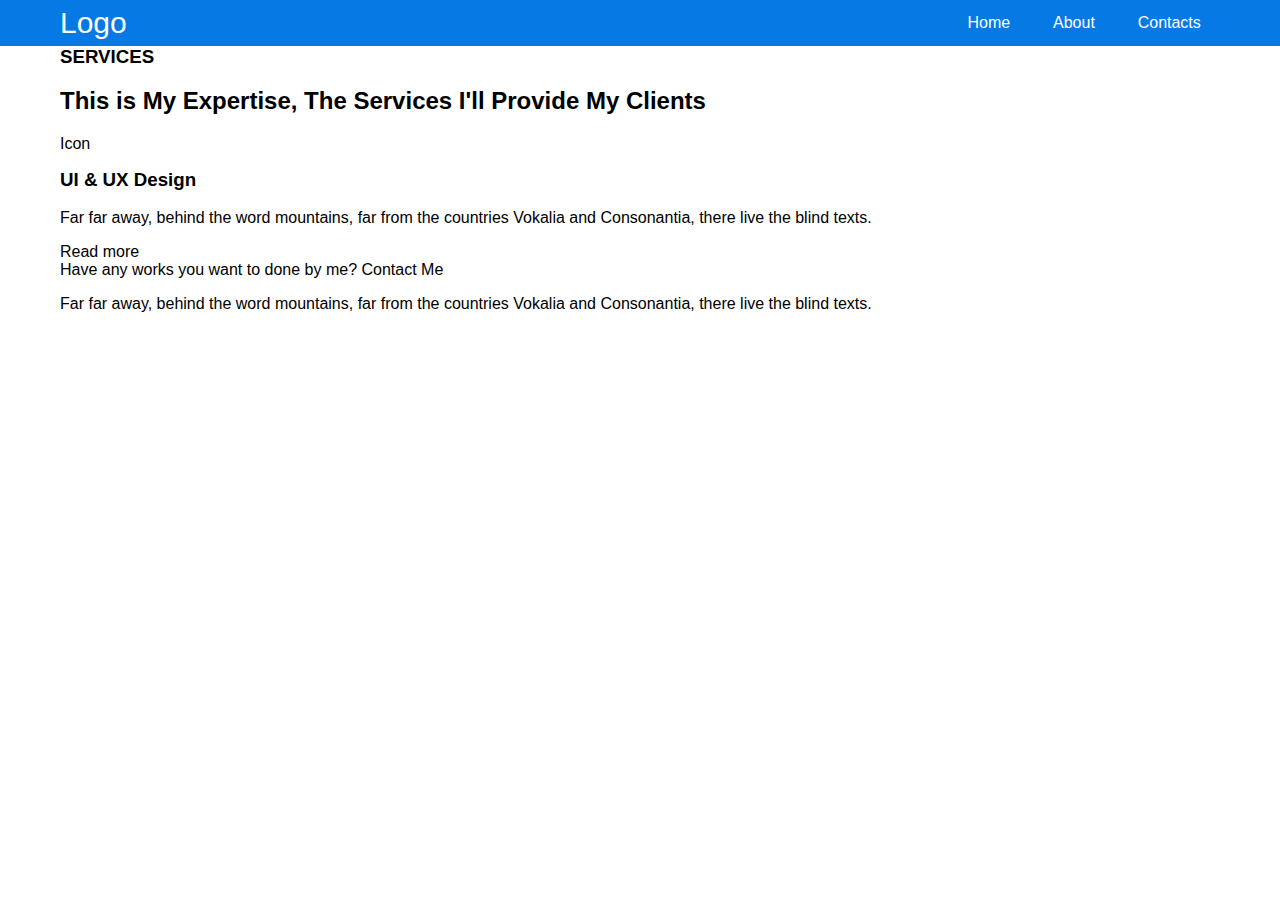
==== pr1/index.html @ 2881163e "services html" ====
<!DOCTYPE html>
<html lang="en">
  <head>
    <meta charset="UTF-8" />
    <meta http-equiv="X-UA-Compatible" content="IE=edge" />
    <meta name="viewport" content="width=device-width, initial-scale=1.0" />
    <link rel="stylesheet" href="reset.css" />
    <link rel="stylesheet" href="style.css" />
    <title>Document</title>
  </head>
  <body>
    <header class="header">
      <div class="container header-flex">
        <a href="" class="logo">Logo</a>
        <nav class="main-nav">
          <a href="#" class="nav-link">Home</a>
          <a href="#" class="nav-link">About</a>
          <a href="#" class="nav-link">Contacts</a>
        </nav>
      </div>
    </header>

    <section class="services-section">
      <div class="container">
        <h3 class="section-subtilte">SERVICES</h3>
        <h2 class="section-title">
          This is My Expertise, The Services I'll Provide My Clients
        </h2>
        <div class="services-cards">
          <div class="card">
            <p>Icon</p>
            <h3 class="card-title">UI & UX Design</h3>
            <p>
              Far far away, behind the word mountains, far from the countries
              Vokalia and Consonantia, there live the blind texts.
            </p>
            <a href="#" class="card-link">Read more</a>
          </div>
          <div class="card"></div>
          <div class="card"></div>
        </div>
        <p class="services-footer1">
          Have any works you want to done by me? <a href="#">Contact Me</a>
        </p>
        <p class="services-footer2">
          Far far away, behind the word mountains, far from the countries
          Vokalia and Consonantia, there live the blind texts.
        </p>
      </div>
    </section>
  </body>
</html>
---- pr1/style.css ----
header {
  background-color: rgb(7, 121, 228);
  color: white;
  /* padding: 1em 0; */
}

.header-flex {
  display: flex;
  justify-content: space-between;
  align-items: center;
}

.nav-link {
  /* border: 1px solid #000; */
  padding: 0.6em 1.2em;
  display: inline-block;
}

.logo {
  font-size: 30px;
  display: inline-block;
  padding: 0.2em 0;
}

.nav-link:hover {
  background-color: hsl(209, 94%, 76%);
}
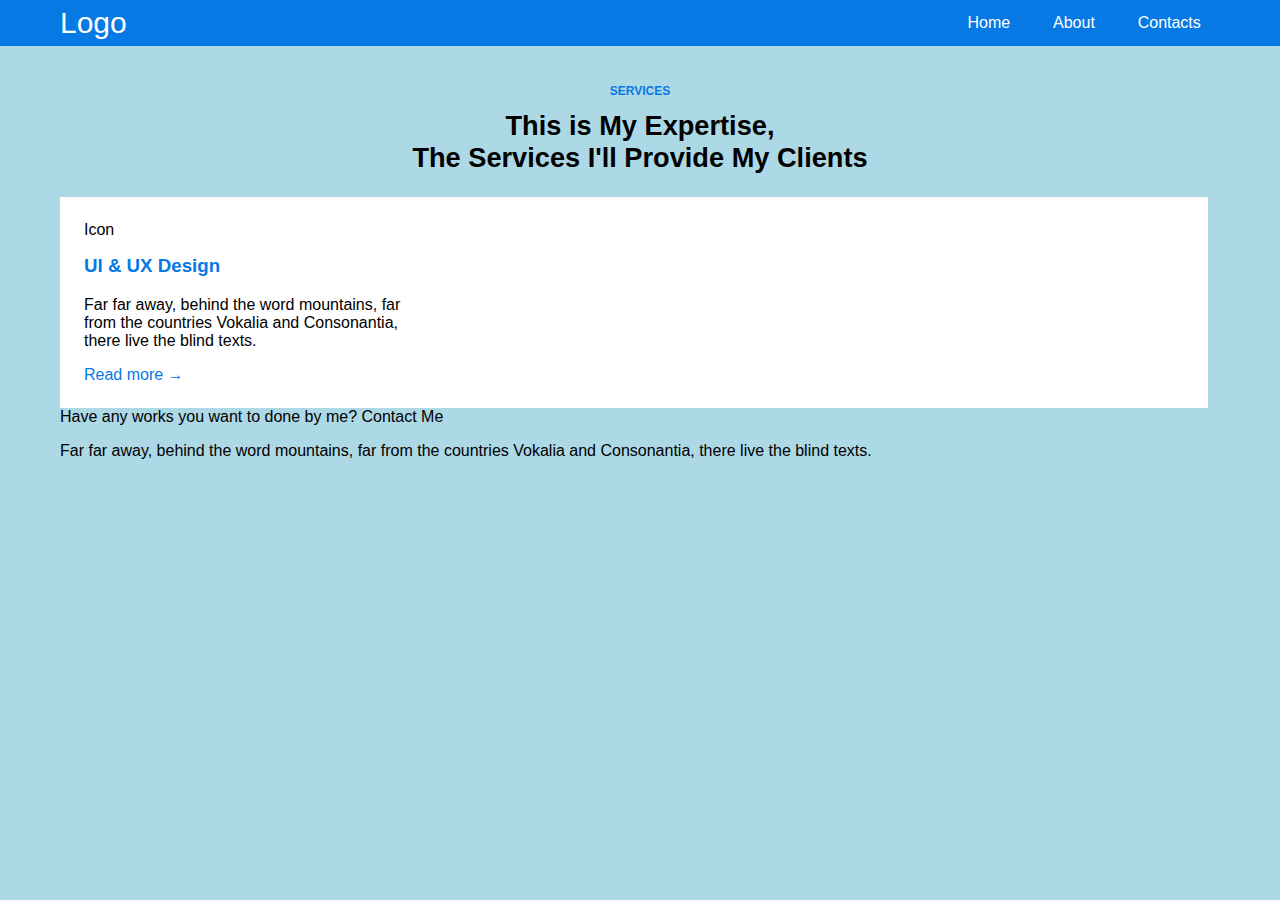
==== commit cc68f6e7: "one card style" ====
--- a/pr1/index.html
+++ b/pr1/index.html
@@ -20,11 +20,11 @@
       </div>
     </header>
 
-    <section class="services-section">
+    <section class="services-section section">
       <div class="container">
         <h3 class="section-subtilte">SERVICES</h3>
         <h2 class="section-title">
-          This is My Expertise, The Services I'll Provide My Clients
+          This is My Expertise, <br />The Services I'll Provide My Clients
         </h2>
         <div class="services-cards">
           <div class="card">
@@ -34,7 +34,7 @@
               Far far away, behind the word mountains, far from the countries
               Vokalia and Consonantia, there live the blind texts.
             </p>
-            <a href="#" class="card-link">Read more</a>
+            <a href="#" class="card-link">Read more &#8594;</a>
           </div>
           <div class="card"></div>
           <div class="card"></div>
--- a/pr1/style.css
+++ b/pr1/style.css
@@ -1,3 +1,25 @@
+/* COMMON CSS */
+body {
+  background-color: lightblue;
+}
+
+.section-subtilte {
+  color: #0779e4;
+  text-align: center;
+  font-size: 12px;
+}
+
+.section-title {
+  font-size: 1.7rem;
+  text-align: center;
+}
+
+.section {
+  padding-top: 3%;
+  padding-bottom: 4%;
+}
+
+/* HEADER SECTION */
 header {
   background-color: rgb(7, 121, 228);
   color: white;
@@ -25,3 +47,19 @@
 .nav-link:hover {
   background-color: hsl(209, 94%, 76%);
 }
+
+/* services section */
+.services-cards {
+  display: flex;
+}
+
+.services-cards .card {
+  background-color: #fff;
+  flex-basis: 33%;
+  padding: 1.5em;
+}
+
+.card-title,
+.card-link {
+  color: #0779e4;
+}
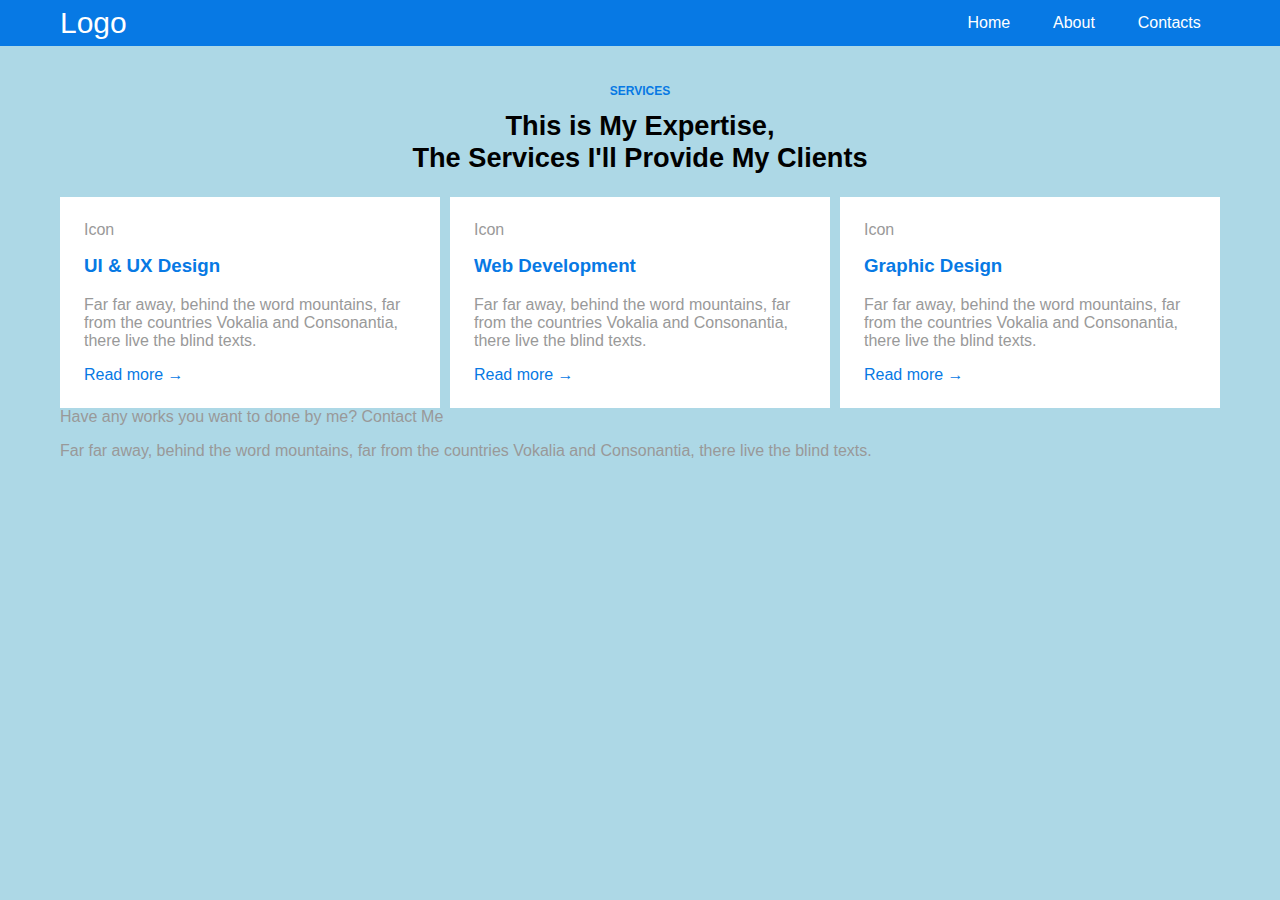
==== commit 2ed87ced: "cards ok" ====
--- a/pr1/index.html
+++ b/pr1/index.html
@@ -27,6 +27,7 @@
           This is My Expertise, <br />The Services I'll Provide My Clients
         </h2>
         <div class="services-cards">
+          <!-- one card -->
           <div class="card">
             <p>Icon</p>
             <h3 class="card-title">UI & UX Design</h3>
@@ -36,8 +37,29 @@
             </p>
             <a href="#" class="card-link">Read more &#8594;</a>
           </div>
-          <div class="card"></div>
-          <div class="card"></div>
+          <!-- one card -->
+          <!-- one card -->
+          <div class="card">
+            <p>Icon</p>
+            <h3 class="card-title">Web Development</h3>
+            <p>
+              Far far away, behind the word mountains, far from the countries
+              Vokalia and Consonantia, there live the blind texts.
+            </p>
+            <a href="#" class="card-link">Read more &#8594;</a>
+          </div>
+          <!-- one card -->
+          <!-- one card -->
+          <div class="card">
+            <p>Icon</p>
+            <h3 class="card-title">Graphic Design</h3>
+            <p>
+              Far far away, behind the word mountains, far from the countries
+              Vokalia and Consonantia, there live the blind texts.
+            </p>
+            <a href="#" class="card-link">Read more &#8594;</a>
+          </div>
+          <!-- one card -->
         </div>
         <p class="services-footer1">
           Have any works you want to done by me? <a href="#">Contact Me</a>
--- a/pr1/style.css
+++ b/pr1/style.css
@@ -19,6 +19,9 @@
   padding-bottom: 4%;
 }
 
+p {
+  color: #999;
+}
 /* HEADER SECTION */
 header {
   background-color: rgb(7, 121, 228);
@@ -51,6 +54,7 @@
 /* services section */
 .services-cards {
   display: flex;
+  gap: 10px;
 }
 
 .services-cards .card {
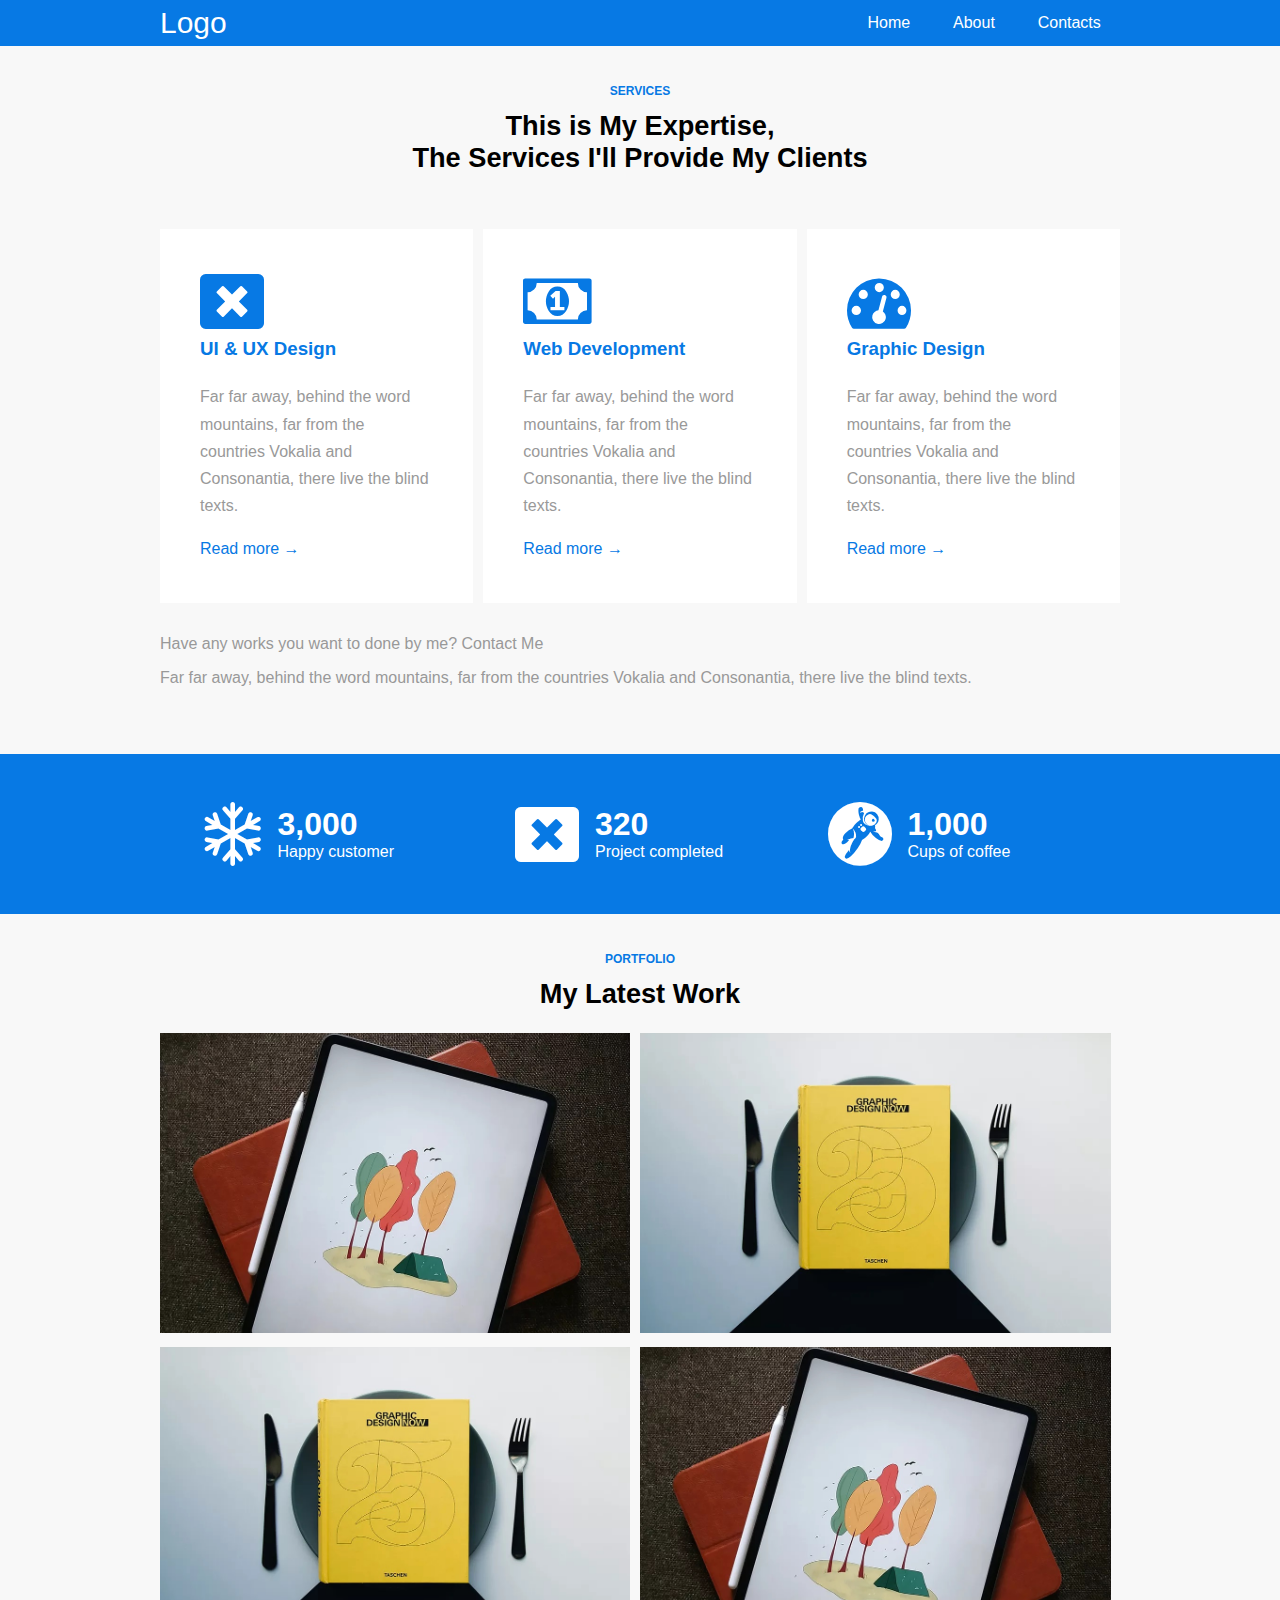
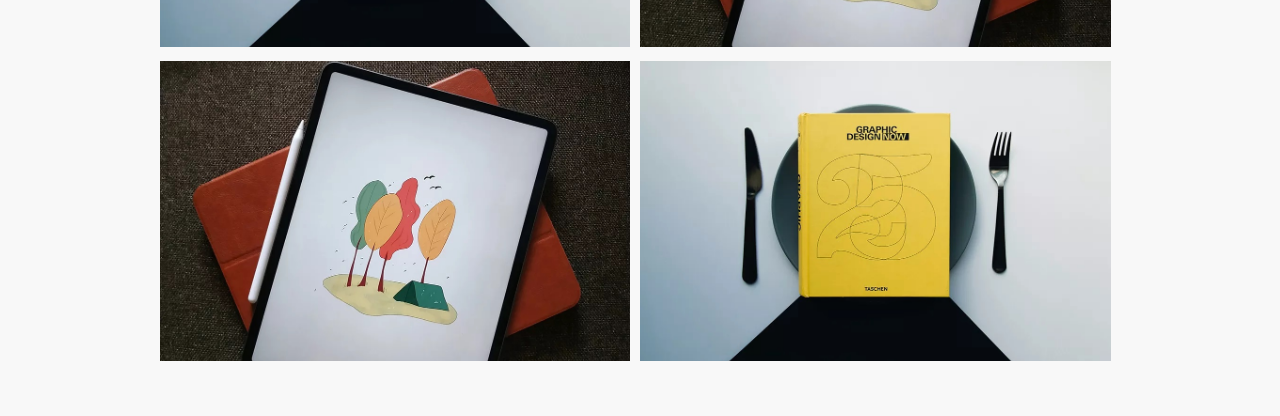
==== commit 953e9a6f: "done achevements portfolio" ====
--- a/pr1/index.html
+++ b/pr1/index.html
@@ -4,6 +4,13 @@
     <meta charset="UTF-8" />
     <meta http-equiv="X-UA-Compatible" content="IE=edge" />
     <meta name="viewport" content="width=device-width, initial-scale=1.0" />
+    <link
+      rel="stylesheet"
+      href="https://cdnjs.cloudflare.com/ajax/libs/font-awesome/4.7.0/css/font-awesome.css"
+      integrity="sha512-5A8nwdMOWrSz20fDsjczgUidUBR8liPYU+WymTZP1lmY9G6Oc7HlZv156XqnsgNUzTyMefFTcsFH/tnJE/+xBg=="
+      crossorigin="anonymous"
+      referrerpolicy="no-referrer"
+    />
     <link rel="stylesheet" href="reset.css" />
     <link rel="stylesheet" href="style.css" />
     <title>Document</title>
@@ -29,7 +36,7 @@
         <div class="services-cards">
           <!-- one card -->
           <div class="card">
-            <p>Icon</p>
+            <i class="fa fa-window-close" aria-hidden="true"></i>
             <h3 class="card-title">UI & UX Design</h3>
             <p>
               Far far away, behind the word mountains, far from the countries
@@ -40,7 +47,7 @@
           <!-- one card -->
           <!-- one card -->
           <div class="card">
-            <p>Icon</p>
+            <i class="fa fa-money" aria-hidden="true"></i>
             <h3 class="card-title">Web Development</h3>
             <p>
               Far far away, behind the word mountains, far from the countries
@@ -51,7 +58,7 @@
           <!-- one card -->
           <!-- one card -->
           <div class="card">
-            <p>Icon</p>
+            <i class="fa fa-tachometer" aria-hidden="true"></i>
             <h3 class="card-title">Graphic Design</h3>
             <p>
               Far far away, behind the word mountains, far from the countries
@@ -70,5 +77,46 @@
         </p>
       </div>
     </section>
+
+    <section class="achievements">
+      <div class="points-section container">
+        <div class="point">
+          <i class="fa fa-snowflake-o" aria-hidden="true"></i>
+          <div>
+            <h1>3,000</h1>
+            <p>Happy customer</p>
+          </div>
+        </div>
+        <div class="point">
+          <i class="fa fa-window-close" aria-hidden="true"></i>
+          <div>
+            <h1>320</h1>
+            <p>Project completed</p>
+          </div>
+        </div>
+        <div class="point">
+          <i class="fa fa-grav" aria-hidden="true"></i>
+          <div>
+            <h1>1,000</h1>
+            <p>Cups of coffee</p>
+          </div>
+        </div>
+      </div>
+    </section>
+
+    <section class="portfolio section">
+      <div class="container">
+        <h3 class="section-subtilte">PORTFOLIO</h3>
+        <h2 class="section-title">My Latest Work</h2>
+        <div class="pics-section">
+          <div><img src="pic1.jpg" alt="pic1" /></div>
+          <div><img src="pic2.jpg" alt="pic1" /></div>
+          <div><img src="pic2.jpg" alt="pic1" /></div>
+          <div><img src="pic1.jpg" alt="pic1" /></div>
+          <div><img src="pic1.jpg" alt="pic1" /></div>
+          <div><img src="pic2.jpg" alt="pic1" /></div>
+        </div>
+      </div>
+    </section>
   </body>
 </html>
--- a/pr1/style.css
+++ b/pr1/style.css
@@ -1,6 +1,6 @@
 /* COMMON CSS */
 body {
-  background-color: lightblue;
+  background-color: #f8f8f8;
 }
 
 .section-subtilte {
@@ -55,15 +55,76 @@
 .services-cards {
   display: flex;
   gap: 10px;
+  padding: 2rem 0;
 }
 
+.services-cards i {
+  font-size: 4em;
+  color: rgb(7, 121, 228);
+}
 .services-cards .card {
   background-color: #fff;
   flex-basis: 33%;
-  padding: 1.5em;
+  padding: 40px;
+  line-height: 1.7;
 }
 
 .card-title,
 .card-link {
   color: #0779e4;
 }
+
+/* ACHIEVEMENTS SECTION */
+
+.achievements {
+  background-color: #0779e4;
+}
+
+.points-section {
+  display: flex;
+  justify-content: space-evenly;
+  padding: 3em 0;
+}
+
+.point {
+  flex-basis: 25%;
+  display: flex;
+  align-items: center;
+}
+
+.point p,
+.point h1 {
+  color: white;
+  margin-bottom: 0;
+}
+
+.point div {
+  padding-left: 1em;
+}
+
+.point i {
+  font-size: 4em;
+  color: white;
+}
+
+/* PORTFOLIO SECTION */
+
+.pics-section {
+  display: flex;
+  gap: 10px;
+  flex-flow: row wrap;
+}
+.pics-section div {
+  flex-basis: 49%;
+}
+
+div img {
+  height: 300px;
+  width: 100%;
+  object-fit: cover;
+}
+
+.pics-section div:hover {
+  opacity: 0.4;
+  /* background-color: #0779e4; */
+}
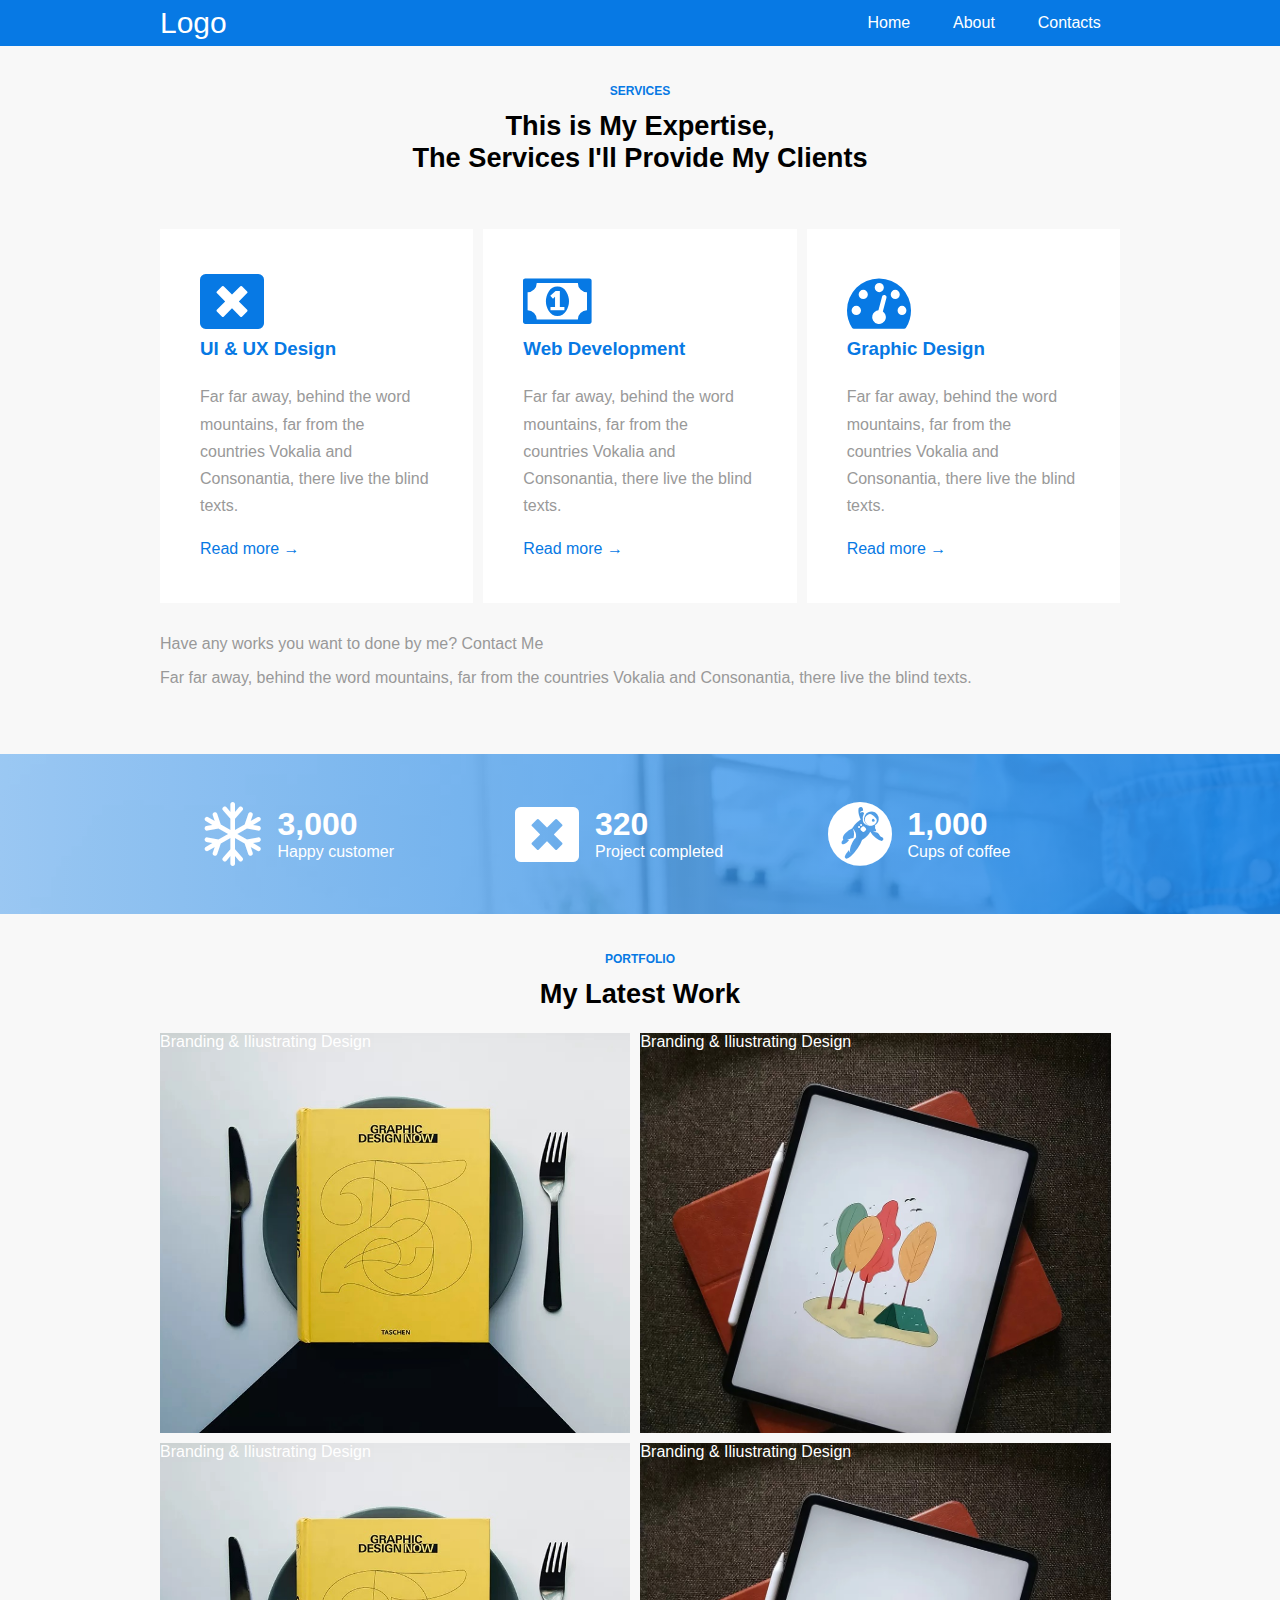
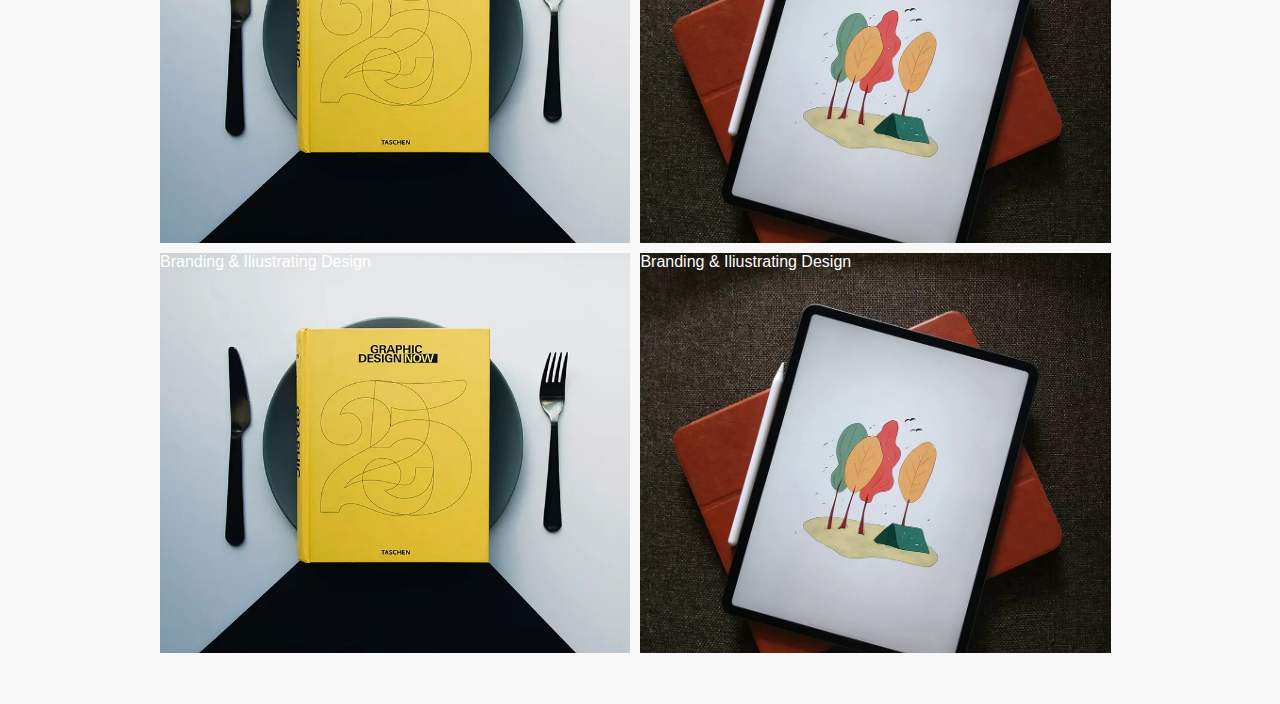
==== commit 76e34fa1: "bg-img" ====
--- a/pr1/index.html
+++ b/pr1/index.html
@@ -109,12 +109,12 @@
         <h3 class="section-subtilte">PORTFOLIO</h3>
         <h2 class="section-title">My Latest Work</h2>
         <div class="pics-section">
-          <div><img src="pic1.jpg" alt="pic1" /></div>
-          <div><img src="pic2.jpg" alt="pic1" /></div>
-          <div><img src="pic2.jpg" alt="pic1" /></div>
-          <div><img src="pic1.jpg" alt="pic1" /></div>
-          <div><img src="pic1.jpg" alt="pic1" /></div>
-          <div><img src="pic2.jpg" alt="pic1" /></div>
+          <div class="bcg-img">Branding & Iliustrating Design</div>
+          <div class="bcg-img">Branding & Iliustrating Design</div>
+          <div class="bcg-img">Branding & Iliustrating Design</div>
+          <div class="bcg-img">Branding & Iliustrating Design</div>
+          <div class="bcg-img">Branding & Iliustrating Design</div>
+          <div class="bcg-img">Branding & Iliustrating Design</div>
         </div>
       </div>
     </section>
--- a/pr1/style.css
+++ b/pr1/style.css
@@ -77,7 +77,17 @@
 /* ACHIEVEMENTS SECTION */
 
 .achievements {
-  background-color: #0779e4;
+  /* background-color: #0779e4; */
+  /* background-image: url(./bg.webp);
+  */
+
+  background-image: linear-gradient(
+      to right,
+      rgba(7, 121, 228, 0.4),
+      rgba(7, 121, 228, 0.8)
+    ),
+    url(./bg.webp);
+  background-size: cover;
 }
 
 .points-section {
@@ -114,17 +124,20 @@
   gap: 10px;
   flex-flow: row wrap;
 }
-.pics-section div {
+
+.bcg-img:nth-child(even) {
   flex-basis: 49%;
+  height: 400px;
+  color: white;
+  background-image: url(./pic1.jpg);
+  background-size: cover;
+  background-position: center;
 }
-
-div img {
-  height: 300px;
-  width: 100%;
-  object-fit: cover;
+.bcg-img:nth-child(odd) {
+  flex-basis: 49%;
+  height: 400px;
+  color: white;
+  background-image: url(./pic2.jpg);
+  background-size: cover;
+  background-position: center;
 }
-
-.pics-section div:hover {
-  opacity: 0.4;
-  /* background-color: #0779e4; */
-}
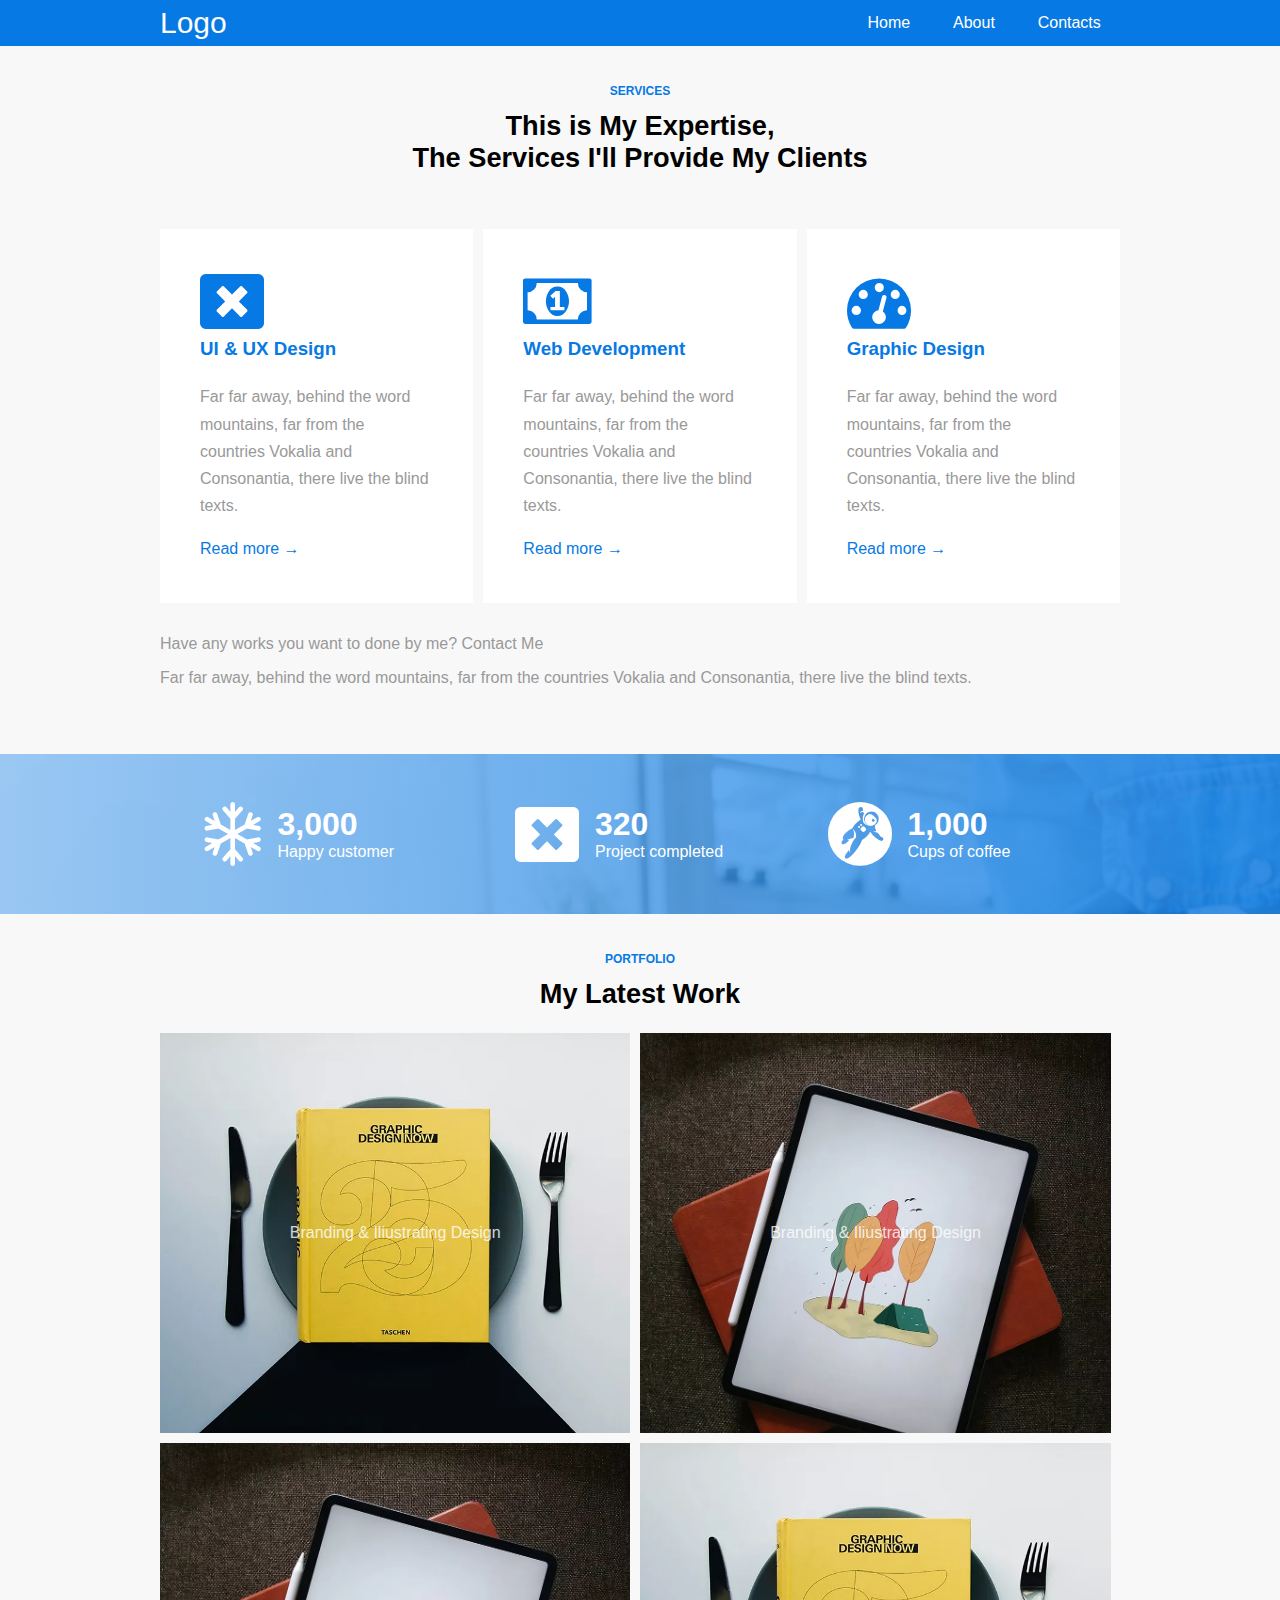
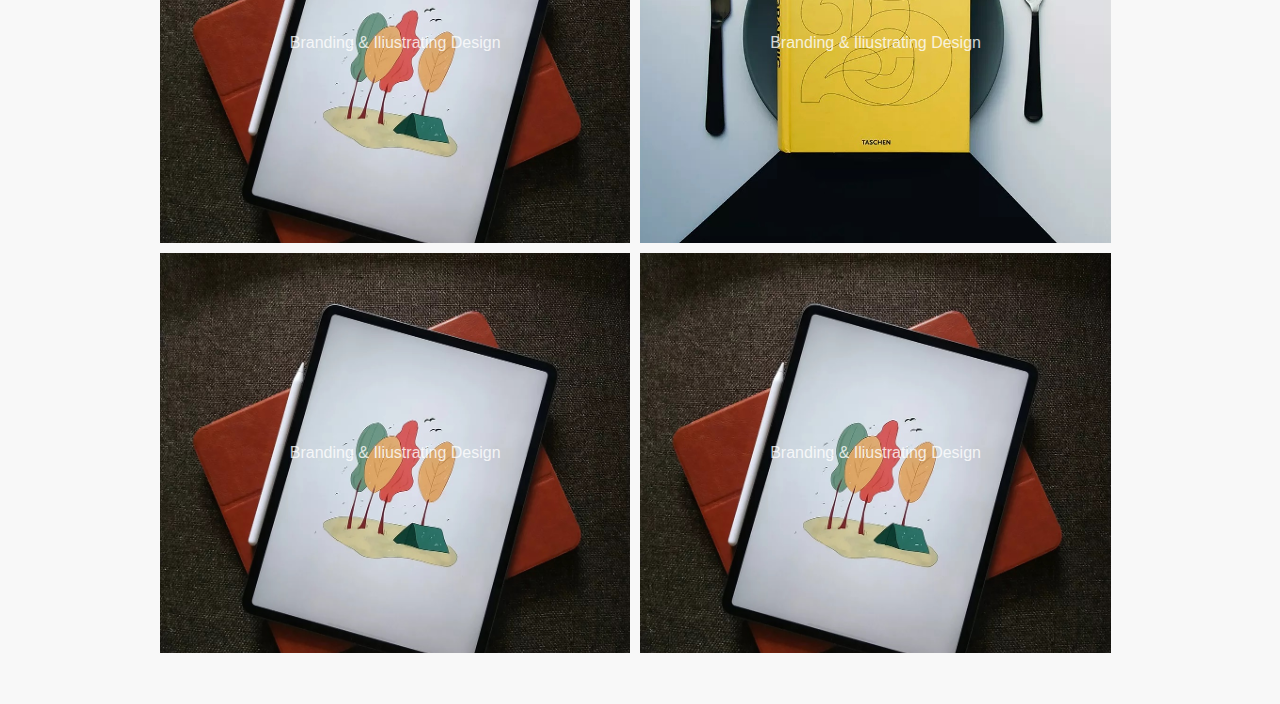
==== commit d0ba849b: "uzdetas melynas fonas ant portfolio" ====
--- a/pr1/index.html
+++ b/pr1/index.html
@@ -109,12 +109,12 @@
         <h3 class="section-subtilte">PORTFOLIO</h3>
         <h2 class="section-title">My Latest Work</h2>
         <div class="pics-section">
-          <div class="bcg-img">Branding & Iliustrating Design</div>
-          <div class="bcg-img">Branding & Iliustrating Design</div>
-          <div class="bcg-img">Branding & Iliustrating Design</div>
-          <div class="bcg-img">Branding & Iliustrating Design</div>
-          <div class="bcg-img">Branding & Iliustrating Design</div>
-          <div class="bcg-img">Branding & Iliustrating Design</div>
+          <div class="bcg-img"><p>Branding & Iliustrating Design</p></div>
+          <div class="bcg-img"><p>Branding & Iliustrating Design</p></div>
+          <div class="bcg-img"><p>Branding & Iliustrating Design</p></div>
+          <div class="bcg-img"><p>Branding & Iliustrating Design</p></div>
+          <div class="bcg-img"><p>Branding & Iliustrating Design</p></div>
+          <div class="bcg-img"><p>Branding & Iliustrating Design</p></div>
         </div>
       </div>
     </section>
--- a/pr1/style.css
+++ b/pr1/style.css
@@ -78,9 +78,7 @@
 
 .achievements {
   /* background-color: #0779e4; */
-  /* background-image: url(./bg.webp);
-  */
-
+  /* background-image: url(./bg.webp); */
   background-image: linear-gradient(
       to right,
       rgba(7, 121, 228, 0.4),
@@ -125,19 +123,32 @@
   flex-flow: row wrap;
 }
 
-.bcg-img:nth-child(even) {
+.bcg-img:nth-child(n) {
+  background-image: url(./pic1.jpg);
+}
+.bcg-img:nth-child(3n-2) {
+  background-image: url(./pic2.jpg);
+}
+
+.bcg-img {
   flex-basis: 49%;
   height: 400px;
   color: white;
-  background-image: url(./pic1.jpg);
   background-size: cover;
   background-position: center;
 }
-.bcg-img:nth-child(odd) {
-  flex-basis: 49%;
-  height: 400px;
+
+.bcg-img p {
   color: white;
-  background-image: url(./pic2.jpg);
-  background-size: cover;
-  background-position: center;
+  opacity: 0.8;
+  width: 100%;
+  line-height: 400px;
+  padding: auto 0;
+  text-align: center;
+  margin-bottom: 0;
 }
+.bcg-img p:hover {
+  color: white;
+  background-color: rgba(7, 121, 228, 0.8);
+  opacity: 1;
+}
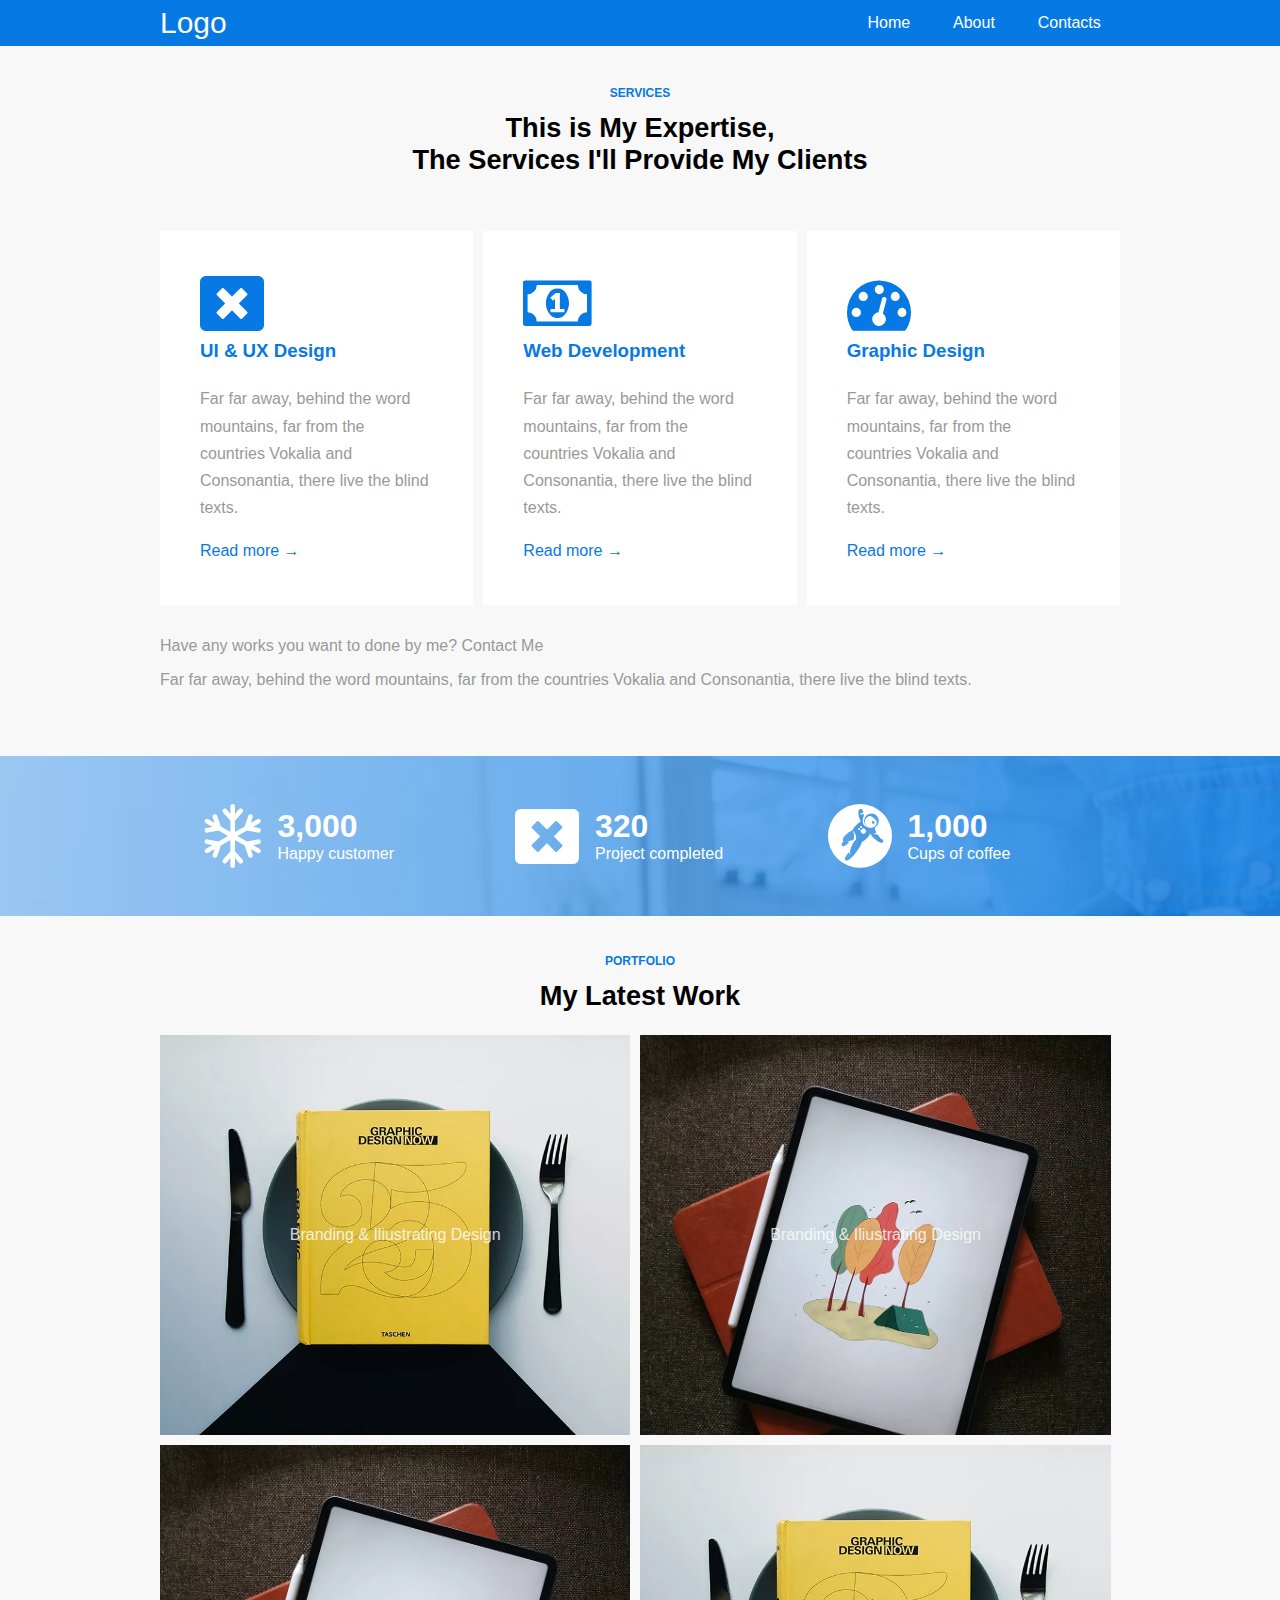
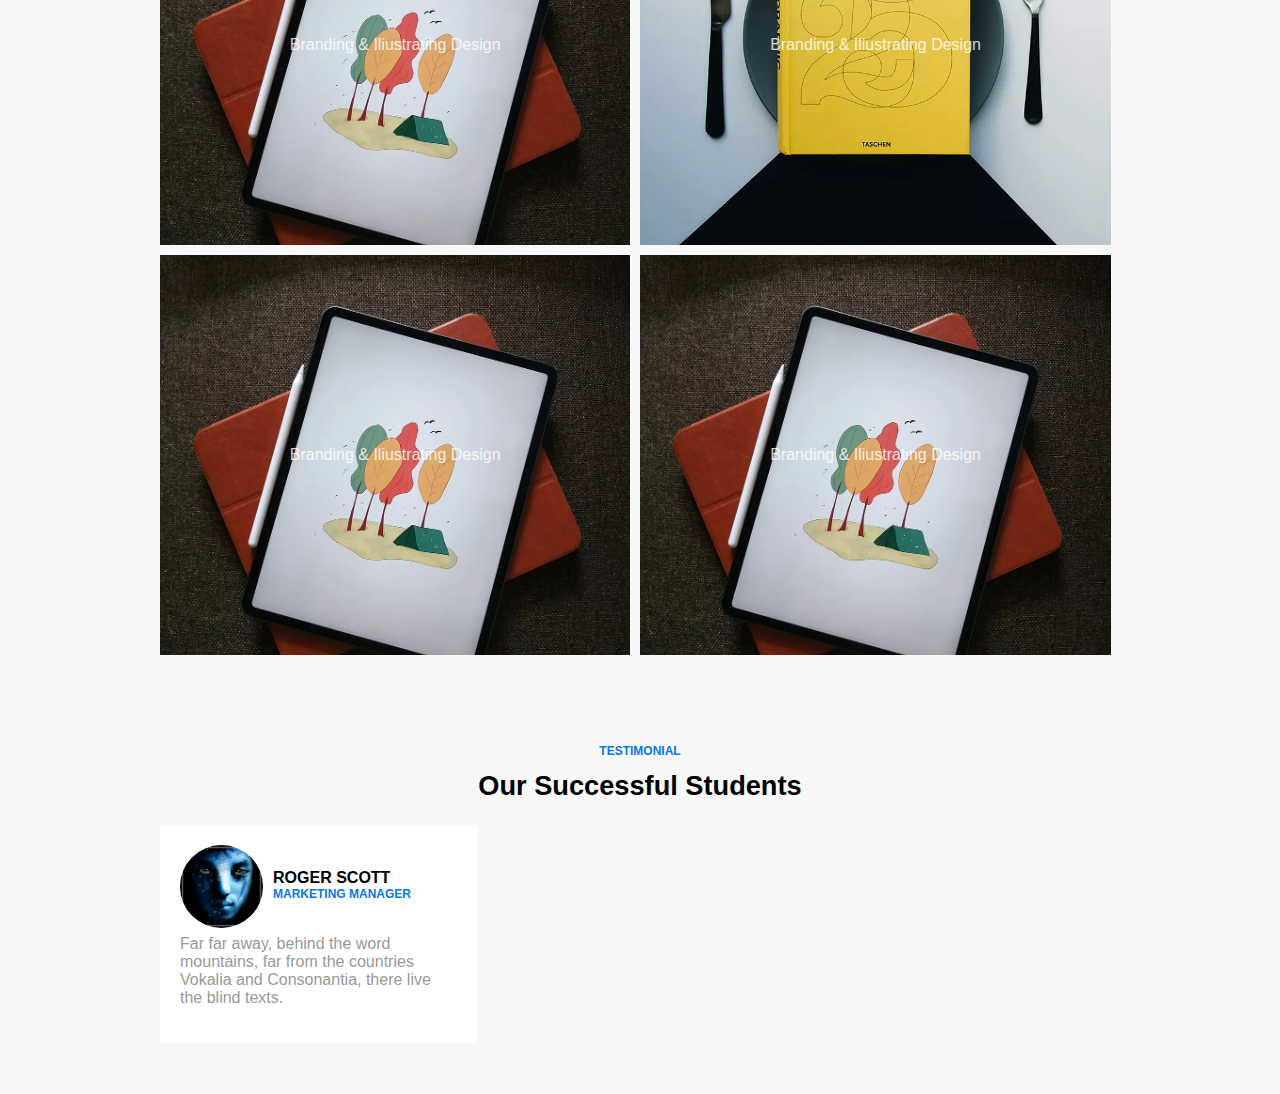
==== commit b91e1652: "card text magic" ====
--- a/pr1/index.html
+++ b/pr1/index.html
@@ -118,5 +118,27 @@
         </div>
       </div>
     </section>
+
+    <section class="students section">
+      <div class="container">
+        <h3 class="section-subtilte">TESTIMONIAL</h3>
+        <h2 class="section-title">Our Successful Students</h2>
+        <div class="user-cards">
+          <div class="u-card">
+            <div class="img">
+              <img class="round" src="../position/avatar.jpg" alt="avatar" />
+            </div>
+            <div class="u-title">
+              <h4>ROGER SCOTT</h4>
+              <h3 class="section-subtilte">MARKETING MANAGER</h3>
+            </div>
+            <p class="u-text">
+              Far far away, behind the word mountains, far from the countries
+              Vokalia and Consonantia, there live the blind texts.
+            </p>
+          </div>
+        </div>
+      </div>
+    </section>
   </body>
 </html>
--- a/pr1/style.css
+++ b/pr1/style.css
@@ -18,7 +18,9 @@
   padding-top: 3%;
   padding-bottom: 4%;
 }
-
+.services-section {
+  padding-top: calc(3% + 48px);
+}
 p {
   color: #999;
 }
@@ -26,6 +28,10 @@
 header {
   background-color: rgb(7, 121, 228);
   color: white;
+  position: fixed;
+  top: 0;
+  width: 100%;
+  z-index: 1;
   /* padding: 1em 0; */
 }
 
@@ -143,12 +149,46 @@
   opacity: 0.8;
   width: 100%;
   line-height: 400px;
-  padding: auto 0;
+  /* padding: auto 0; */
   text-align: center;
-  margin-bottom: 0;
+  /* margin-bottom: 0; */
 }
 .bcg-img p:hover {
   color: white;
   background-color: rgba(7, 121, 228, 0.8);
   opacity: 1;
 }
+/* USER SECTION */
+
+.user-cards {
+  display: flex;
+}
+
+.u-card {
+  flex-basis: 33%;
+  padding: 20px;
+  background-color: #fff;
+  display: flex;
+  gap: 10px;
+  flex-wrap: wrap;
+  align-items: center;
+}
+
+.round {
+  border-radius: 50%;
+}
+.img {
+  width: 80px;
+  height: 80px;
+  flex-basis: 30%;
+}
+
+.u-title {
+  flex-basis: 60%;
+  flex-grow: 1;
+}
+
+.u-title > * {
+  margin-bottom: 0;
+  text-align: left;
+}
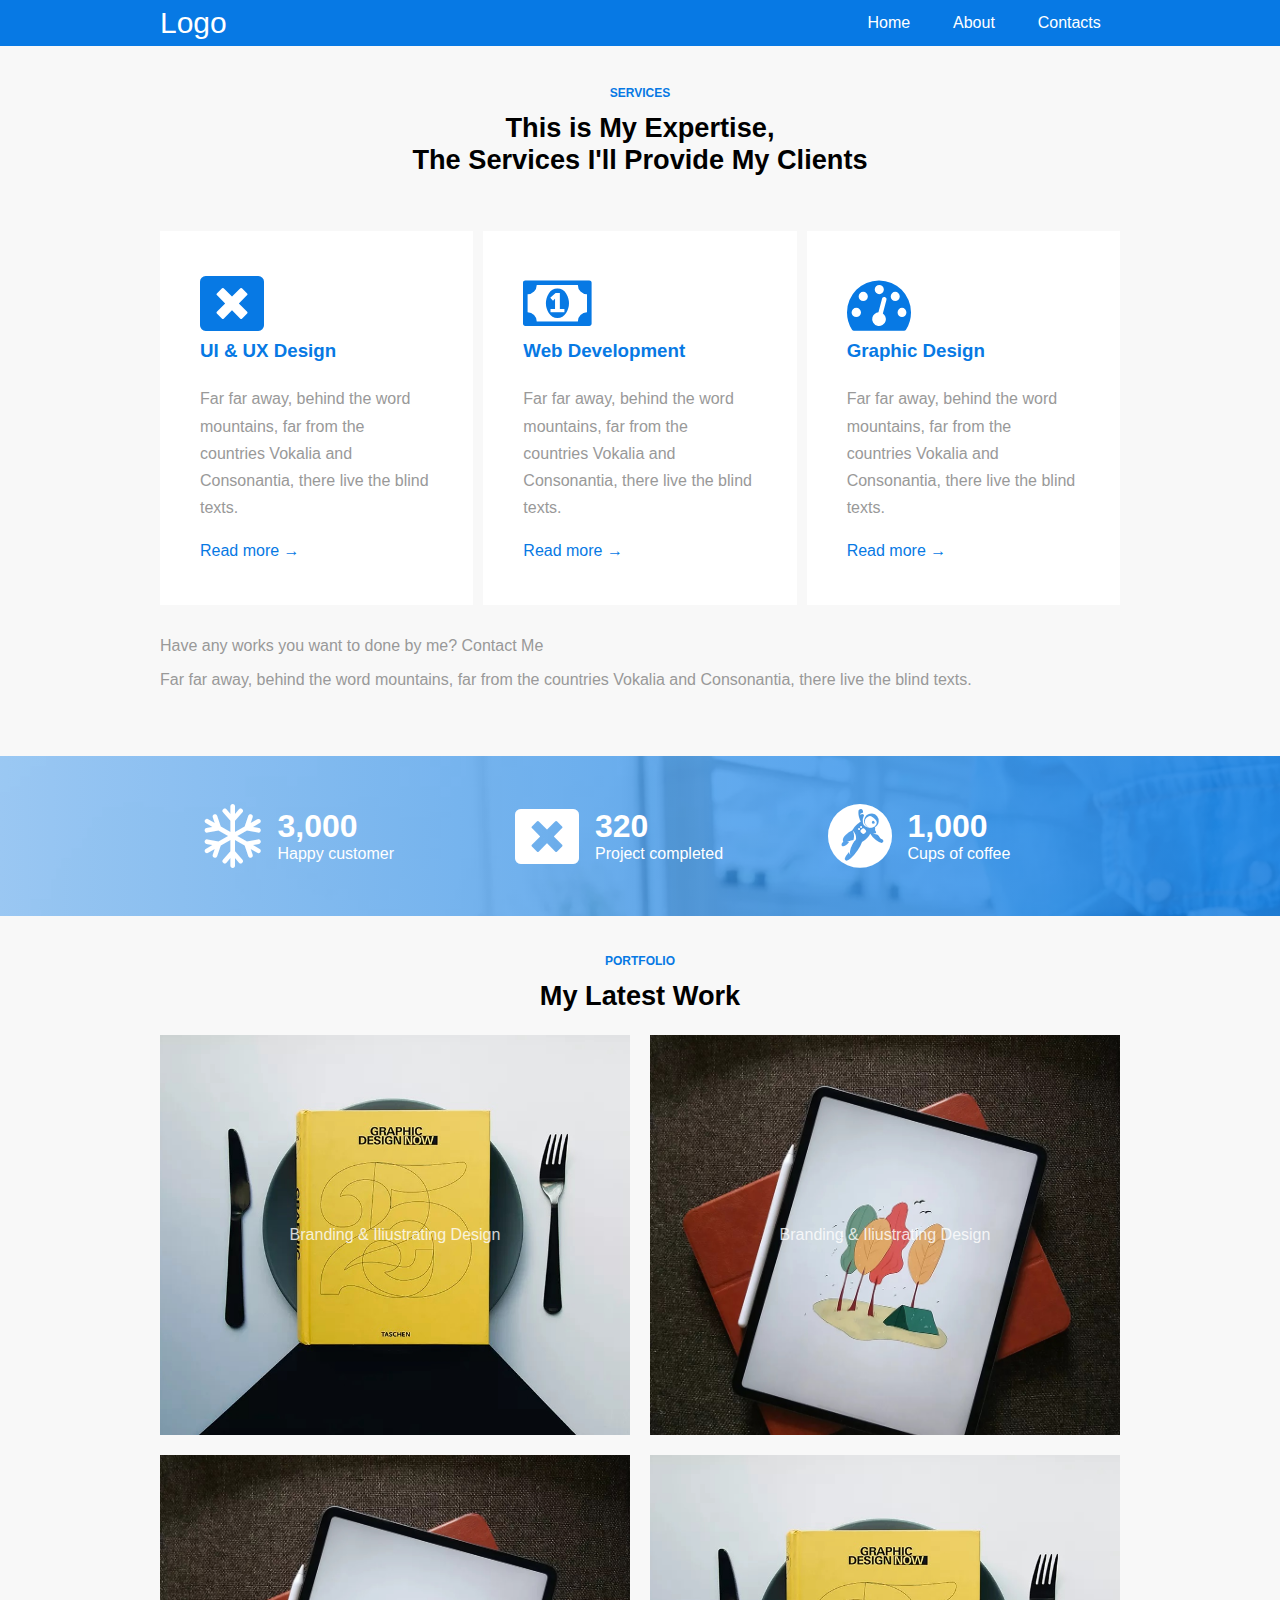
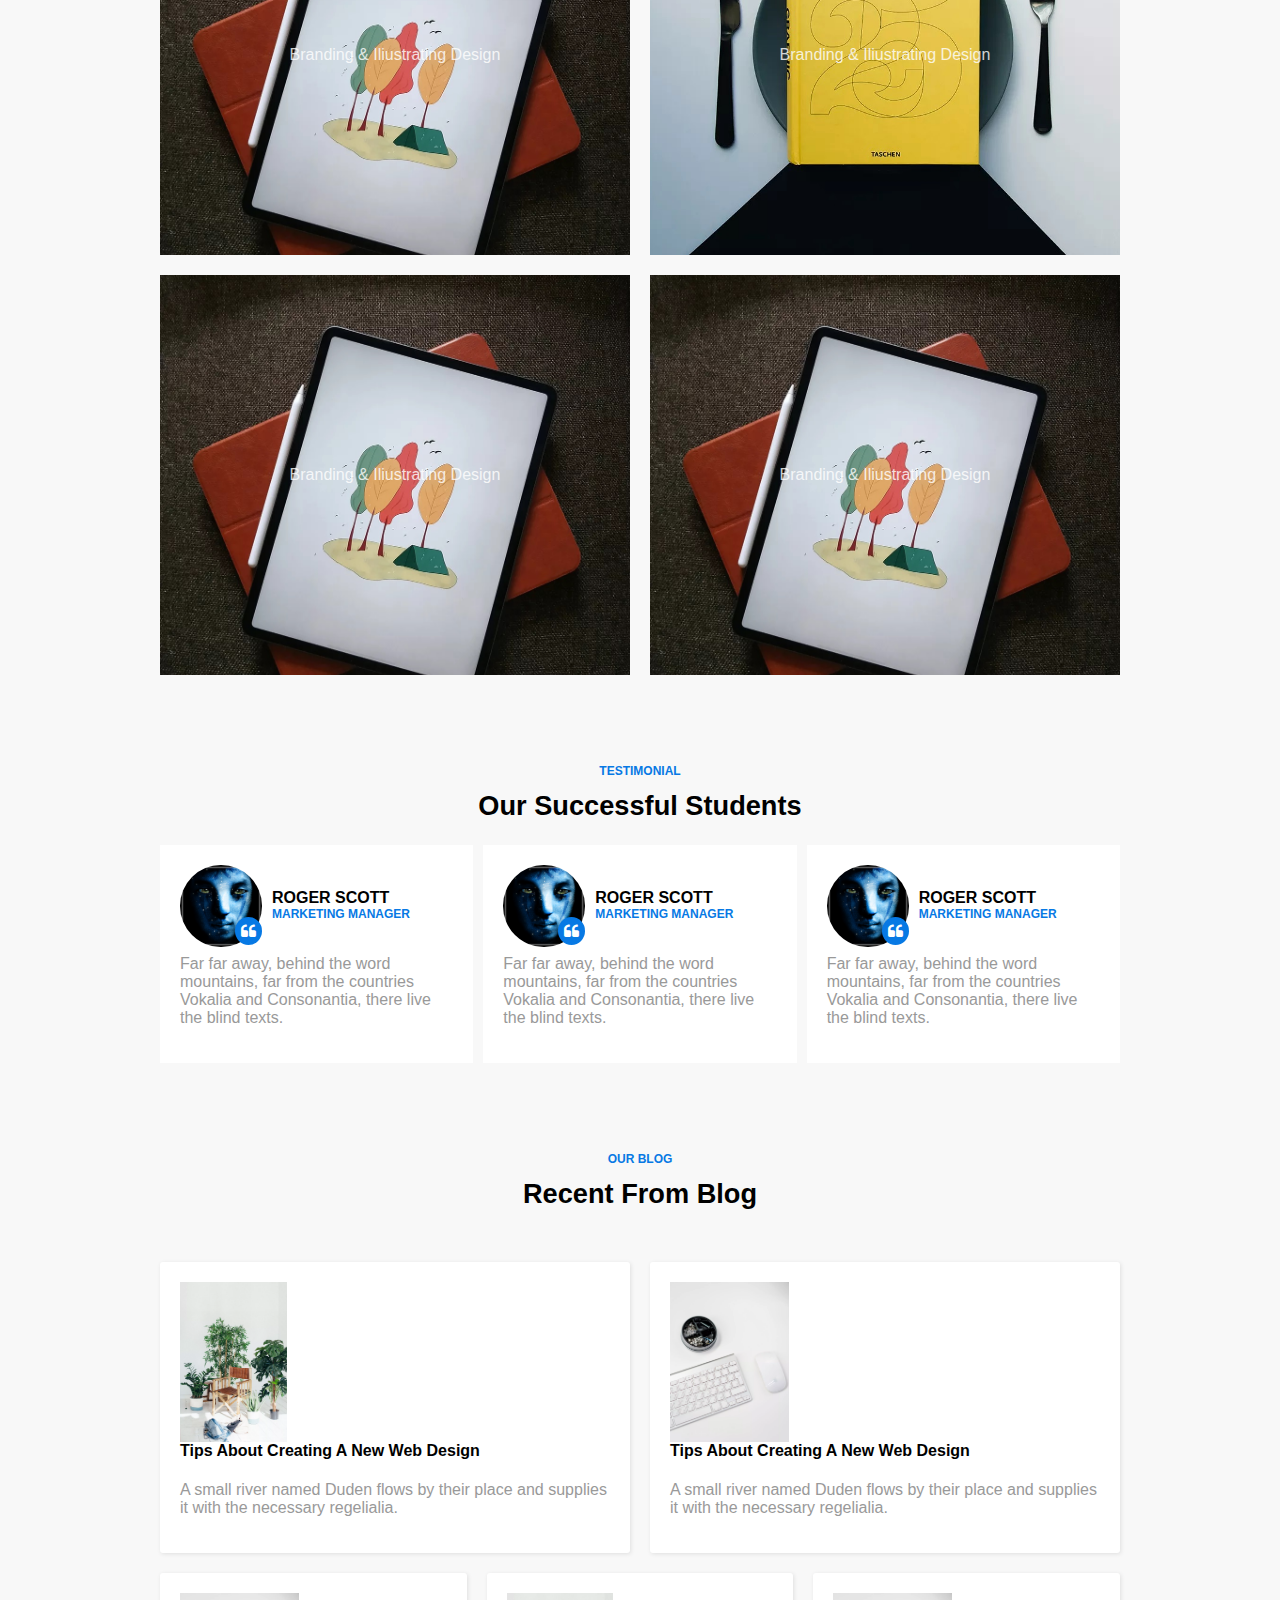
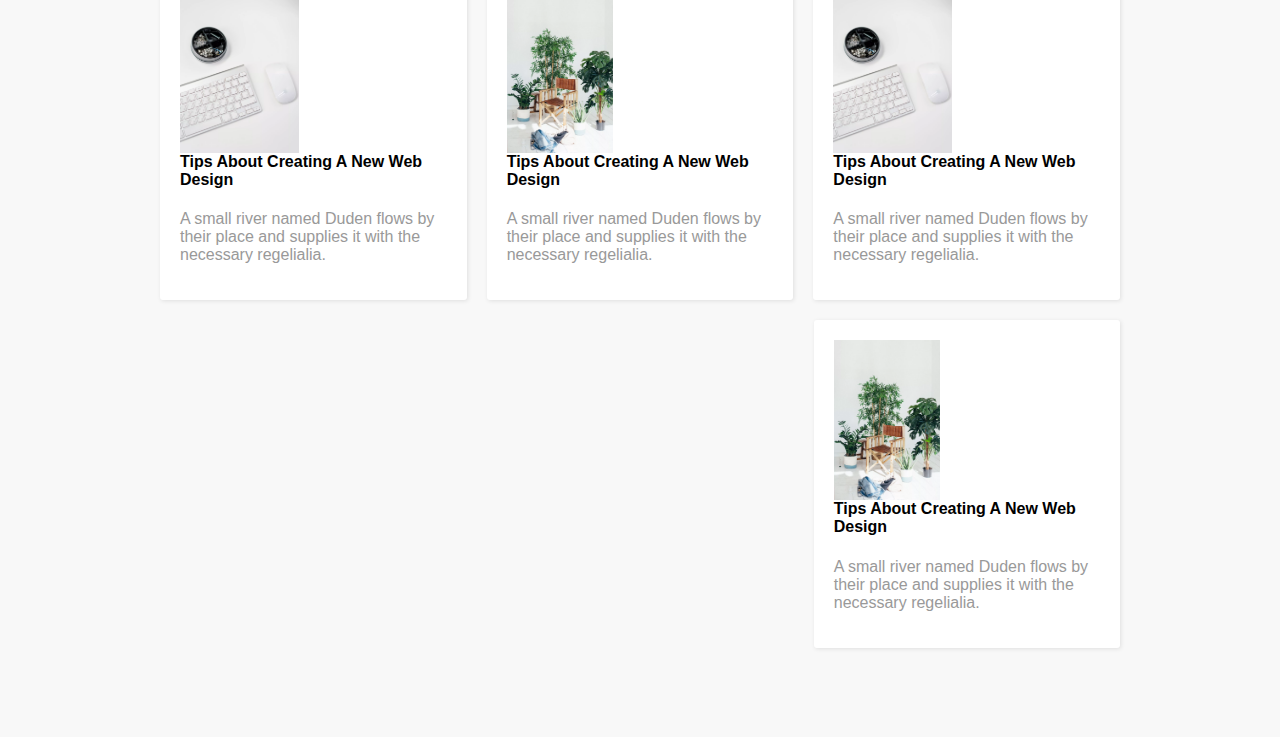
==== commit 2ccb465e: "start blog section" ====
--- a/pr1/index.html
+++ b/pr1/index.html
@@ -127,6 +127,7 @@
           <div class="u-card">
             <div class="img">
               <img class="round" src="../position/avatar.jpg" alt="avatar" />
+              <i class="u-quote fa fa-quote-left" aria-hidden="true"></i>
             </div>
             <div class="u-title">
               <h4>ROGER SCOTT</h4>
@@ -137,6 +138,89 @@
               Vokalia and Consonantia, there live the blind texts.
             </p>
           </div>
+          <div class="u-card">
+            <div class="img">
+              <img class="round" src="../position/avatar.jpg" alt="avatar" />
+              <i class="u-quote fa fa-quote-left" aria-hidden="true"></i>
+            </div>
+            <div class="u-title">
+              <h4>ROGER SCOTT</h4>
+              <h3 class="section-subtilte">MARKETING MANAGER</h3>
+            </div>
+            <p class="u-text">
+              Far far away, behind the word mountains, far from the countries
+              Vokalia and Consonantia, there live the blind texts.
+            </p>
+          </div>
+          <div class="u-card">
+            <div class="img">
+              <img class="round" src="../position/avatar.jpg" alt="avatar" />
+              <i class="u-quote fa fa-quote-left" aria-hidden="true"></i>
+            </div>
+            <div class="u-title">
+              <h4>ROGER SCOTT</h4>
+              <h3 class="section-subtilte">MARKETING MANAGER</h3>
+            </div>
+            <p class="u-text">
+              Far far away, behind the word mountains, far from the countries
+              Vokalia and Consonantia, there live the blind texts.
+            </p>
+          </div>
+        </div>
+      </div>
+    </section>
+    <!-- BLOG SECTION -->
+    <section class="container section">
+      <h3 class="section-subtilte">OUR BLOG</h3>
+      <h2 class="section-title">Recent From Blog</h2>
+      <div class="blog-cards section">
+        <div class="blog half">
+          <div class="blog-img"><img src="blog1.webp" alt="" /></div>
+          <h4><a href="#">Tips About Creating A New Web Design</a></h4>
+          <p>
+            A small river named Duden flows by their place and supplies it with
+            the necessary regelialia.
+          </p>
+        </div>
+        <div class="blog half">
+          <div class="blog-img"><img src="blog2.webp" alt="" /></div>
+          <h4><a href="#">Tips About Creating A New Web Design</a></h4>
+          <p>
+            A small river named Duden flows by their place and supplies it with
+            the necessary regelialia.
+          </p>
+        </div>
+        <div class="blog">
+          <div class="blog-img"><img src="blog2.webp" alt="" /></div>
+          <h4><a href="#">Tips About Creating A New Web Design</a></h4>
+          <p>
+            A small river named Duden flows by their place and supplies it with
+            the necessary regelialia.
+          </p>
+        </div>
+        <div class="blog">
+          <div class="blog-img"><img src="blog1.webp" alt="" /></div>
+          <h4><a href="#">Tips About Creating A New Web Design</a></h4>
+          <p>
+            A small river named Duden flows by their place and supplies it with
+            the necessary regelialia.
+          </p>
+        </div>
+        <div class="blog">
+          <div class="blog-img"><img src="blog2.webp" alt="" /></div>
+          <h4><a href="#">Tips About Creating A New Web Design</a></h4>
+          <p>
+            A small river named Duden flows by their place and supplies it with
+            the necessary regelialia.
+          </p>
+        </div>
+        <div class="blog same">
+          <div class="blog-img"><img src="blog1.webp" alt="" /></div>
+          <a href="#"><h4>Tips About Creating A New Web Design</h4></a>
+          <p>
+            A small river named Duden flows by their place and supplies it with
+            the necessary regelialia.
+          </p>
         </div>
       </div>
     </section>
--- a/pr1/style.css
+++ b/pr1/style.css
@@ -125,7 +125,7 @@
 
 .pics-section {
   display: flex;
-  gap: 10px;
+  gap: 20px;
   flex-flow: row wrap;
 }
 
@@ -137,7 +137,8 @@
 }
 
 .bcg-img {
-  flex-basis: 49%;
+  flex-basis: 45%;
+  flex-grow: 1;
   height: 400px;
   color: white;
   background-size: cover;
@@ -162,6 +163,7 @@
 
 .user-cards {
   display: flex;
+  gap: 10px;
 }
 
 .u-card {
@@ -181,6 +183,7 @@
   width: 80px;
   height: 80px;
   flex-basis: 30%;
+  position: relative;
 }
 
 .u-title {
@@ -192,3 +195,45 @@
   margin-bottom: 0;
   text-align: left;
 }
+
+.u-quote {
+  padding: 6px;
+  background-color: #0779e4;
+  color: white;
+  border-radius: 50%;
+  position: absolute;
+  bottom: 0;
+  right: 0;
+}
+
+/* BLOG SECTION */
+.blog-cards {
+  display: flex;
+  flex-wrap: wrap;
+  gap: 20px;
+  justify-content: flex-end;
+}
+
+.blog {
+  flex-basis: 31.9%;
+  flex-grow: 1;
+  background-color: #fff;
+  padding: 20px;
+  box-shadow: 1px 1px 4px 0px rgba(0, 0, 0, 0.1);
+  border-radius: 3px;
+}
+.half {
+  flex-basis: 40%;
+}
+
+.same {
+  flex-grow: 0;
+}
+.blog-img {
+  height: 10em;
+  /* background-image: url(./blog1.webp); */
+}
+
+.blog-img img {
+  height: 100%;
+}
